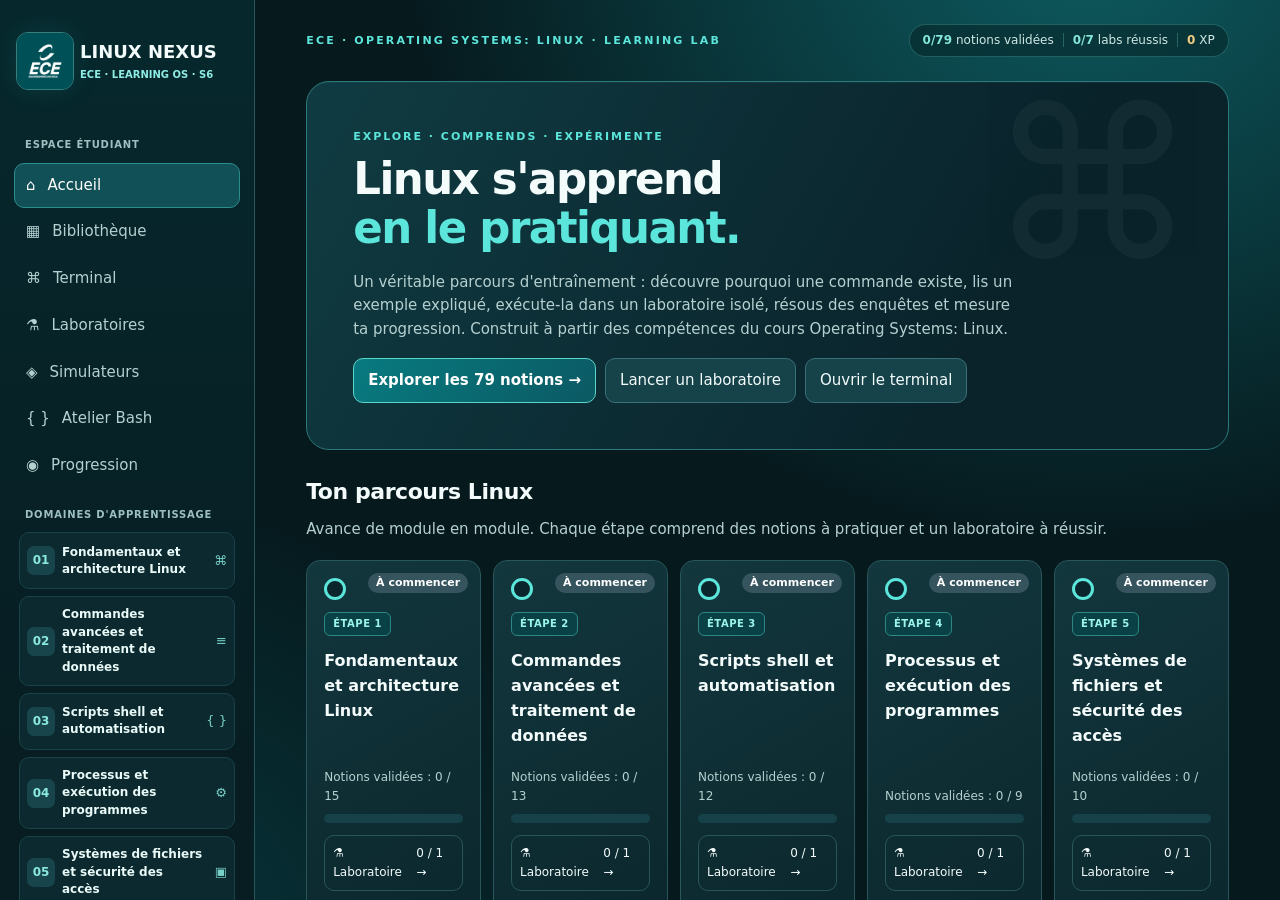
==== index.html @ 120fe6ed "refactor: charger storage.js avant app.js" ====
<!doctype html>
<html lang="fr">
  <head>
    <meta charset="utf-8">
    <meta name="viewport" content="width=device-width,initial-scale=1">
    <title>
      LINUX NEXUS · ECE Engineering School
    </title>
    <meta name="theme-color" content="#005057">
    <meta
      name="description"
      content="LINUX NEXUS · Laboratoire Linux pédagogique de l’ECE Engineering School"
    >
    <link rel="icon" type="image/svg+xml" href="assets/favicon.svg">
    <link rel="stylesheet" href="css/styles.css">
  </head>
  <body>
    <div class="shell">
      <aside class="sidebar">
        <div class="sidebar-inner">
          <div class="logo">
            <a
              class="ece-logo-frame ece-site-link"
              href="https://www.ece.fr/"
              target="_blank"
              rel="noopener noreferrer"
              title="Accéder à ece.fr (nouvel onglet)"
              aria-label="Visiter ece.fr, site de l’ECE (nouvel onglet)"
            >
              <img
                class="ece-logo ece-official-logo"
                src="assets/ece-logo.jpg"
                alt="Logo officiel ECE Engineering School"
                width="58"
                height="58"
                loading="eager"
                decoding="async"
              >
            </a>
            <div class="ece-brand-text">
              LINUX NEXUS
              <small>
                ECE · LEARNING OS · S6
              </small>
            </div>
          </div>
          <div class="side-label">
            ESPACE ÉTUDIANT
          </div>
          <div class="navwrap" id="nav">
          </div>
          <div class="side-label domainnav">
            DOMAINES D'APPRENTISSAGE
          </div>
          <div class="domainnav" id="domains">
          </div>
        </div>
      </aside>
      <main class="main">
        <div class="top">
          <div class="eyebrow">
            ECE · OPERATING SYSTEMS: LINUX · LEARNING LAB
          </div>
          <div class="status" id="status">
            Environnement simulé · hors ligne
          </div>
        </div>
        <div class="status status-floating" id="floating-status" aria-hidden="true">
        </div>
        <div id="app">
        </div>
      </main>
    </div>
    <footer class="footer">
      <div class="footer-content">
        LINUX NEXUS · Plateforme d'apprentissage autonome · Simulations locales sans exécution de commandes
        sur votre machine. Les outils avancés nécessitent un vrai Linux pour une validation système
        complète.
        <span class="ece-footer-separator" aria-hidden="true">
          ·
        </span>
        <a
          class="ece-footer-link"
          href="https://www.ece.fr/"
          target="_blank"
          rel="noopener noreferrer"
          aria-label="Visiter ece.fr (nouvel onglet)"
        >
          ece.fr
        </a>
      </div>
    </footer>
    <script src="js/data/linux.js">
    </script>
    <script src="js/data/labs.js">
    </script>
    <script src="js/data/terminal-fs.js">
    </script>
    <script src="js/simulators.js">
    </script>
    <script src="js/routing.js">
    </script>
    <script src="js/storage.js">
    </script>
    <script src="js/app.js">
    </script>
  </body>
</html>
---- css/styles.css ----
:root{
  color-scheme:dark;
  --bg:#070d1b;
  --p:#111d31;
  --p2:#172842;
  --line:#2a4161;
  --fg:#ecf6ff;
  --muted:#a2b8d2;
  --cyan:#54e6ed;
  --green:#75e7b6;
  --gold:#ffc87c;
  --red:#ff9eaa}
*{
  box-sizing:border-box}
body{
  margin:0;
  background:radial-gradient(ellipse at 80% -10%,#17466a,transparent 42%),var(--bg);
  color:var(--fg);
  font:15px/1.58 system-ui,Segoe UI,Arial,sans-serif}
button,input,select,textarea{
  font:inherit}
button{
  cursor:pointer;
  color:var(--fg);
  background:#1c3554;
  border:1px solid #3a5a7d;
  border-radius:10px;
  padding:10px 14px;
  transition:.15s}
button:hover{
  border-color:var(--cyan);
  background:#224363}
button:focus-visible,input:focus-visible,textarea:focus-visible{
  outline:2px solid var(--cyan);
  outline-offset:2px}
button.primary{
  background:linear-gradient(135deg,#087d98,#1757a0);
  border-color:#48bed5;
  font-weight:700}
button:disabled{
  opacity:.45;
  cursor:not-allowed}
input,textarea,select{
  background:#091529;
  border:1px solid var(--line);
  color:var(--fg);
  border-radius:9px;
  padding:11px;
  width:100%}
textarea{
  min-height:120px;
  resize:vertical;
  font:13px/1.55 ui-monospace,SFMono-Regular,Consolas,monospace}
.shell{
  display:grid;
  grid-template-columns:255px minmax(0,1fr);
  min-height:calc(100vh - 80px);
  min-height:calc(100dvh - 80px)}
.sidebar{
  background:#091528;
  border-right:1px solid var(--line);
  padding:0;
  position:relative;
  align-self:stretch;
  min-height:100%;
  overflow:visible}
.sidebar-inner{
  position:sticky;
  top:0;
  max-height:100vh;
  max-height:100dvh;
  overflow-y:auto;
  overflow-x:hidden;
  padding:22px 14px;
  box-sizing:border-box}
.logo{
  display:flex;
  align-items:center;
  gap:11px;
  padding:10px 9px 23px;
  font-size:19px;
  font-weight:900;
  letter-spacing:.04em}
.logo i{
  display:grid;
  place-items:center;
  width:40px;
  height:40px;
  border-radius:12px;
  background:linear-gradient(135deg,#17c8e8,#536aff);
  font-style:normal;
  color:#041423}
.logo small{
  display:block;
  font-size:10px;
  color:var(--cyan);
  letter-spacing:.18em}
.nav{
  width:100%;
  text-align:left;
  display:flex;
  gap:12px;
  align-items:center;
  background:transparent;
  border-color:transparent;
  margin:1px 0;
  padding:10px 11px;
  color:var(--muted)}
.nav.on{
  background:#163553;
  border-color:#28678a;
  color:#fff}
.nav:hover{
  color:white}
.side-label{
  font-size:10px;
  letter-spacing:.08em;
  color:#91b5cc;
  margin:24px 11px 10px;
  font-weight:800;
  white-space:nowrap}
.side-label.domainnav{
  margin-top:18px}
.main{
  display:flex;
  flex-direction:column;
  min-width:0;
  padding:24px clamp(18px,4vw,62px) 45px;
  max-width:1600px;
  width:100%;
  margin:auto}
#app{
  flex:1 0 auto}
.top{
  display:flex;
  align-items:center;
  justify-content:space-between;
  gap:15px;
  margin-bottom:24px;
  flex-wrap:wrap}
.top .eyebrow{
  font-size:11px;
  letter-spacing:.2em;
  color:var(--cyan);
  font-weight:800}
.status{
  font-size:12px;
  color:var(--muted);
  border:1px solid var(--line);
  border-radius:30px;
  padding:7px 13px}
.status-floating{
  position:fixed;
  top:12px;
  right:clamp(18px,4vw,62px);
  z-index:30;
  background:rgba(7,43,49,.94);
  box-shadow:0 5px 18px rgba(0,0,0,.2);
  backdrop-filter:blur(8px);
  pointer-events:none;
  opacity:0;
  visibility:hidden;
  transform:translateY(-5px);
  transition:opacity .16s ease,transform .16s ease,visibility .16s ease;
  max-width:calc(100vw - 32px)}
.status-floating.is-visible{
  opacity:1;
  visibility:visible;
  transform:translateY(0)}
@media(max-width:900px){
  .status-floating{
    top:8px;
    right:10px;
    font-size:10px;
    padding:5px 9px}
  }
.hero{
  padding:clamp(23px,4vw,46px);
  border:1px solid #2b5a78;
  border-radius:23px;
  background:linear-gradient(125deg,#102b49,#0d192c 70%);
  position:relative;
  overflow:hidden;
  margin-bottom:22px}
.hero:after{
  content:'⌘';
  position:absolute;
  right:30px;
  top:0;
  font-size:210px;
  line-height:1;
  opacity:.045;
  pointer-events:none}
h1{
  font-size:clamp(29px,3.4vw,51px);
  letter-spacing:-.035em;
  line-height:1.12;
  margin:10px 0 18px}
h2{
  font-size:22px;
  margin:27px 0 13px;
  letter-spacing:-.02em}
h3{
  font-size:16px;
  margin:8px 0 10px}
p{
  margin:8px 0 14px}
.muted{
  color:var(--muted)}
.small{
  font-size:12px}
.eyebrow{
  font-size:11px;
  letter-spacing:.18em;
  color:var(--cyan);
  font-weight:800;
  text-transform:uppercase}
.grid{
  display:grid;
  grid-template-columns:repeat(auto-fit,minmax(255px,1fr));
  gap:14px}
.card{
  background:linear-gradient(160deg,#14243a,#101b2d);
  border:1px solid var(--line);
  border-radius:16px;
  padding:20px;
  min-width:0}
.card:hover{
  border-color:#3a6484}
#cards>.card{
  display:flex;
  flex-direction:column}
#cards>.card>.code{
  margin-top:auto}
#cards>.card>.actions{
  flex-shrink:0}
.lab-cards>.card{
  display:flex;
  flex-direction:column}
.lab-cards>.card>p.small{
  margin-top:auto}
.lab-cards>.card>button{
  align-self:flex-start}
.card .big{
  font-size:34px;
  color:var(--cyan);
  font-weight:800}
.tag{
  display:inline-block;
  color:#8aeaf2;
  background:#0c3348;
  border:1px solid #256278;
  border-radius:6px;
  padding:3px 8px;
  font-size:10px;
  letter-spacing:.05em;
  font-weight:800;
  margin-bottom:8px}
.tag.gold{
  color:var(--gold);
  background:#382b1e;
  border-color:#705330}
.actions{
  display:flex;
  flex-wrap:wrap;
  gap:9px;
  margin-top:16px}
.code{
  font:13px/1.65 ui-monospace,SFMono-Regular,Consolas,monospace;
  background:#071323;
  color:#a4f0e5;
  padding:13px 15px;
  border:1px solid #2c5267;
  border-radius:10px;
  white-space:pre-wrap;
  overflow-wrap:anywhere}
.terminal{
  background:#050d17;
  border:1px solid #36617b;
  border-radius:16px;
  overflow:hidden;
  box-shadow:0 20px 55px #0005}
.termbar{
  background:#13243a;
  padding:10px 16px;
  display:flex;
  align-items:center;
  gap:8px;
  font-size:12px;
  color:#a8bfd6}
.dot{
  width:9px;
  height:9px;
  border-radius:50%;
  background:#ff7e85}
.dot:nth-child(2){
  background:#ffc36d}
.dot:nth-child(3){
  background:#75e7b6}
.termout{
  height:350px;
  overflow:auto;
  padding:18px;
  white-space:pre-wrap;
  overflow-wrap:anywhere;
  font:13px/1.6 ui-monospace,Consolas,monospace;
  color:#c6e6ef}
.termline{
  display:flex;
  align-items:center;
  gap:8px;
  padding:0 16px 14px}
.termline span{
  white-space:nowrap;
  font:12px ui-monospace;
  color:var(--green)}
.termline input{
  border:none;
  background:transparent;
  padding:9px 0;
  outline:none!important;
  font:13px ui-monospace}
.ok{
  background:#102f29;
  border:1px solid #286a59;
  color:#b0f3d2;
  border-radius:10px;
  padding:13px;
  margin:12px 0}
.warn{
  background:#392a1d;
  border:1px solid #76532e;
  color:#ffe2b2;
  border-radius:10px;
  padding:13px;
  margin:12px 0}
.bad{
  background:#3b202d;
  border:1px solid #78394b;
  color:#ffb8c4;
  border-radius:10px;
  padding:13px;
  margin:12px 0}
.progress{
  height:9px;
  background:#23374d;
  border-radius:99px;
  overflow:hidden}
.progress>div{
  height:100%;
  background:linear-gradient(90deg,#25bcd1,#7cebc0);
  transition:width .3s}
.split{
  display:grid;
  grid-template-columns:minmax(0,1.15fr) minmax(0,1fr);
  gap:16px}
.lesson-tabs{
  display:flex;
  gap:8px;
  flex-wrap:wrap;
  margin:15px 0}
.lesson-tabs button{
  font-size:12px}
.choice{
  display:block;
  width:100%;
  text-align:left;
  margin:7px 0}
.choice.selected{
  border-color:var(--cyan);
  background:#1a455d}
ul{
  padding-left:22px}
.scroll{
  overflow:auto}
table{
  border-collapse:collapse;
  width:100%;
  font-size:13px}
th,td{
  padding:10px 12px;
  border-bottom:1px solid var(--line);
  text-align:left}
th{
  color:var(--cyan)}
.pill{
  display:inline-block;
  border-radius:99px;
  background:#193d50;
  color:#9aebf0;
  padding:3px 10px;
  font-size:11px}
.labstep{
  display:flex;
  gap:12px;
  margin:10px 0;
  align-items:flex-start}
.labstep b{
  background:#174461;
  color:var(--cyan);
  width:28px;
  height:28px;
  display:grid;
  place-items:center;
  border-radius:50%;
  flex:none}
.meter{
  height:13px;
  background:#1c3146;
  border-radius:20px;
  overflow:hidden}
.meter div{
  height:100%;
  background:linear-gradient(90deg,#2587d2,#64e2bc)}
.hint{
  border-left:3px solid #c9a059;
  padding:10px 15px;
  background:#30291d;
  color:#e9d5ad;
  margin:12px 0}
.iconbox{
  font-size:28px;
  margin-bottom:10px}
.footer{
  width:100%;
  min-height:48px;
  display:flex;
  align-items:center;
  background:#10383e;
  color:#c5e6e8;
  border-top:1px solid #31616a;
  padding:10px clamp(18px,4vw,62px);
  font-size:12px;
  line-height:1.5}
.footer-content{
  max-width:1600px;
  width:100%;
  margin:0 auto;
  text-align:center}
@media(max-width:900px){
  .shell{
    grid-template-columns:1fr}
  .sidebar{
    height:auto;
    position:relative;
    border-right:0;
    border-bottom:1px solid var(--line);
    padding:10px 15px}
  .logo{
    padding:4px 8px 10px}
  .navwrap{
    display:flex;
    overflow:auto;
    gap:5px}
  .nav{
    width:auto;
    white-space:nowrap}
  .side-label,.domainnav{
    display:none}
  .main{
    padding:20px}
  .split{
    grid-template-columns:1fr}
  }
@media(max-width:480px){
  .termline span{
    font-size:10px}
  .hero{
    padding:22px}
  .termout{
    height:280px}
  }


/* V2: parcours pédagogique visuel, inspiré des principes de l’Atelier Git. */
.path-track{
  display:grid;
  grid-template-columns:repeat(auto-fit,minmax(170px,1fr));
  gap:12px;
  margin:18px 0 25px}

.path-step{
  position:relative;
  display:flex;
  flex-direction:column;
  background:linear-gradient(150deg,#142940,#0d1b30);
  border:1px solid var(--line);
  border-radius:14px;
  padding:17px;
  min-width:0}

.path-step:before{
  content:"";
  display:block;
  width:16px;
  height:16px;
  border:3px solid var(--cyan);
  border-radius:50%;
  background:#0d1b30;
  margin-bottom:12px}

.path-step.complete:before{
  background:var(--green);
  border-color:var(--green)}

.path-step.partial:before{
  background:linear-gradient(90deg,var(--green) 50%,#0d1b30 50%)}

.path-step h3{
  margin:4px 0 7px}
.path-step p{
  font-size:12px;
  color:var(--muted);
  margin:0 0 12px}

.path-step .progress{
  margin:8px 0 12px}
.path-step button{
  width:100%;
  font-size:12px;
  padding:8px}

.path-step > .tag{
  align-self:flex-start}

.path-step .path-status{
  position:absolute;
  top:12px;
  right:12px;
  max-width:calc(100% - 66px);
  padding:3px 8px;
  border-radius:999px;
  background:#36545e;
  color:#fff;
  font-size:11px;
  font-weight:700;
  line-height:1.25;
  text-align:center}

.path-step .path-bottom{
  margin-top:auto;
  padding-top:12px}

.path-step .path-notions{
  margin-bottom:6px}

.path-step .path-lab{
  display:flex;
  justify-content:space-between;
  align-items:center;
  gap:6px;
  text-align:left;
  background:transparent;
  border:1px solid var(--line);
  margin:0 0 10px;
  color:var(--fg)}

.path-step .path-lab:hover,.path-step .path-lab:focus-visible{
  border-color:var(--cyan);
  background:var(--p2)}


.path-head{
  display:flex;
  justify-content:space-between;
  align-items:center;
  gap:12px;
  flex-wrap:wrap;
  margin-top:25px}

.path-head h2{
  margin:0}
.path-count{
  font-size:12px;
  color:var(--muted)}

@media(max-width:650px){
  .path-track{
    grid-template-columns:repeat(auto-fit,minmax(145px,1fr))}
  }


/* ECE visual identity — teal from supplied school logo; accessible dark academic interface. */
:root{
  --bg:#06191d;
  --p:#0b262b;
  --p2:#11333a;
  --line:#28565b;
  --fg:#f3fbfb;
  --muted:#b5d0d0;
  --cyan:#5ce5db;
  --green:#8ee9bd;
  --gold:#ffd38d;
  --red:#ff9eaa}

body{
  background:radial-gradient(ellipse at 85% -8%,#0d5c61 0%,transparent 45%),radial-gradient(ellipse at 0% 105%,#073b40 0%,transparent 36%),var(--bg)}

.sidebar{
  background:linear-gradient(180deg,#06282d,#071d22 85%);
  border-right-color:#28565b}

.logo{
  gap:12px;
  letter-spacing:.025em;
  font-size:18px;
  line-height:1.25}

.ece-logo{
  width:58px;
  height:58px;
  object-fit:cover;
  border:1px solid #367d7d;
  border-radius:12px;
  flex:none;
  box-shadow:0 0 24px #37c7ba20}

.logo small{
  color:#8fece4;
  letter-spacing:.10em;
  font-size:9px;
  margin-top:4px}

button{
  background:#16434a;
  border-color:#397079}

button:hover{
  background:#20545a;
  border-color:var(--cyan)}

button.primary{
  background:linear-gradient(125deg,#087b80,#0b5963);
  border-color:#5bd6cb;
  color:#fff}

input,textarea,select{
  background:#081e23}

.nav.on{
  background:#125057;
  border-color:#2c8d8e}

.side-label{
  color:#9dbfc0}

.hero{
  border-color:#2b797a;
  background:linear-gradient(120deg,#103b42,#0a232b 72%);
  box-shadow:inset 0 1px #8ff6e50c}

.hero:after{
  content:'⌘';
  opacity:.035}

.card{
  background:linear-gradient(160deg,#103239,#0a242a);
  border-color:#2a555b}

.card:hover{
  border-color:#46928f}

.tag{
  background:#0a4146;
  border-color:#2e8784;
  color:#9cf5eb}

.tag.gold{
  background:#3a3020;
  border-color:#79613c}

.code{
  background:#061c22;
  border-color:#2b5b60;
  color:#b0f4e9}

.terminal{
  background:#041417;
  border-color:#397c7b}

.termbar{
  background:#0d343a;
  color:#b5d6d5}

.termout{
  color:#d0f2ec}

.progress{
  background:#164148}

.progress>div,.meter div{
  background:linear-gradient(90deg,#1ca6a9,#85e8bd)}

.path-step{
  background:linear-gradient(150deg,#12373d,#0a252b)}

.path-step:before{
  background:#0a252b}

.path-step.partial:before{
  background:linear-gradient(90deg,var(--green) 50%,#0a252b 50%)}

.choice.selected{
  background:#14545a}

.pill{
  background:#145057;
  color:#b1f3eb}

.hint{
  background:#302d22;
  border-left-color:#d9ae69;
  color:#f3deb6}

.ok{
  background:#103c31}

.warn{
  background:#392d20}

.bad{
  background:#3b202d}

.footer{
  color:#a5c2c2}

@media(max-width:900px){
  .sidebar{
    border-bottom-color:var(--line)}
  }

@media(max-width:480px){
  .ece-logo{
    width:46px;
    height:46px}
  .logo{
    font-size:16px}
  }


/* Mobile layout hardening: prevent oversized content from forcing desktop-width viewport. */
html{
  width:100%;
  max-width:100%;
  overflow-x:hidden}

body{
  width:100%;
  max-width:100%;
  overflow-x:hidden}

.shell{
  width:100%;
  max-width:100%;
  min-width:0}

.sidebar,.main,#app,.top,.hero,.card,.split,.grid,.path-track{
  min-width:0;
  max-width:100%}

.top .eyebrow{
  overflow-wrap:anywhere}

.hero h1,.hero p,.card h2,.card h3{
  overflow-wrap:anywhere}

.logo>div{
  min-width:0}

.ece-mark{
  display:flex;
  flex-direction:column;
  align-items:center;
  justify-content:center;
  overflow:hidden;
  background:#005057;
  border:1px solid #4baba7;
  color:#fff}

.ece-mark svg{
  width:36px;
  height:31px;
  display:block;
  flex:none}

.ece-mark b{
  font-size:14px;
  font-weight:900;
  line-height:1;
  letter-spacing:-.04em}

@media(max-width:900px){
  
 .sidebar-inner{
    position:static;
    max-height:none;
    overflow:visible;
    padding:10px 15px}
  
 .shell{
    display:block;
    width:100%;
    min-width:0}
  
 .sidebar{
    width:100%;
    max-width:100%;
    height:auto;
    overflow:hidden;
    position:relative}
  
 .navwrap{
    width:100%;
    max-width:100%;
    overflow-x:auto;
    overflow-y:hidden;
    -webkit-overflow-scrolling:touch;
    scrollbar-width:thin}
  
 .navwrap .nav{
    flex:0 0 auto}
  
 .main{
    width:100%;
    max-width:100%;
    padding:18px 16px 48px}
  
 .top{
    align-items:flex-start;
    flex-direction:column;
    gap:10px}
  
 .top .eyebrow{
    font-size:10px;
    letter-spacing:.10em}
  
 .status{
    max-width:100%;
    white-space:normal;
    overflow-wrap:anywhere}
  
 .hero{
    padding:24px 20px}
  
 .hero h1{
    font-size:clamp(26px,8vw,42px)}
  
 .split{
    grid-template-columns:minmax(0,1fr)}
  
 .grid,.path-track{
    grid-template-columns:repeat(auto-fit,minmax(min(100%,220px),1fr))}
  
 .code,.termout{
    max-width:100%;
    overflow-wrap:anywhere}
  
 .scroll{
    max-width:100%;
    overflow-x:auto}
  
}

@media(max-width:480px){
  
 .logo{
    font-size:17px;
    gap:10px}
  
 .ece-mark{
    width:48px;
    height:48px;
    min-width:48px}
  
 .ece-mark svg{
    width:29px;
    height:26px}
  
 .ece-mark b{
    font-size:12px}
  
 .logo small{
    font-size:9px;
    letter-spacing:.04em}
  
 .hero{
    padding:20px 16px}
  
 .hero h1{
    font-size:clamp(25px,8vw,34px)}
  
 .card{
    padding:16px}
  
 .grid,.path-track{
    grid-template-columns:minmax(0,1fr)}
  
 .actions button{
    max-width:100%;
    white-space:normal}
  
 .termline{
    min-width:0}
  
 .termline input{
    min-width:0}
  
}

.ece-official-logo{
  display:block;
  object-fit:contain;
  object-position:center;
  background:#005057;
  border-radius:12px;
  overflow:hidden}
.ece-official-logo:hover{
  filter:brightness(1.08)}


/* Cadrage du logo uniquement : agrandir le visuel officiel sans changer le favicon ni le reste du site. */
.ece-logo-frame{
  display:block;
  position:relative;
  flex:none;
  width:58px;
  height:58px;
  overflow:hidden;
  border:1px solid #367d7d;
  border-radius:12px;
  background:#005057;
  box-shadow:0 0 24px #37c7ba20}

.ece-logo-frame .ece-official-logo{
  width:100%;
  height:100%;
  max-width:none;
  object-fit:cover;
  border:0;
  border-radius:0;
  box-shadow:none;
  transform:scale(1.38);
  transform-origin:center center}

@media(max-width:480px){
  .ece-logo-frame{
    width:48px;
    height:48px}
  .ece-logo-frame .ece-official-logo{
    width:100%;
    height:100%}
  }


/* Point de vigilance : repère pédagogique distinct, accessible et sobre. */
.vigilance{
  margin-top:16px;
  padding:16px 17px;
  border:1px solid rgba(240,185,86,.45);
  border-left:4px solid #e8b45d;
  border-radius:10px;
  background:linear-gradient(115deg,rgba(111,76,25,.23),rgba(34,39,43,.14));
  }

.vigilance-title{
  display:flex;
  align-items:center;
  gap:9px;
  margin:0 0 8px;
  color:#f6ce88;
  font-size:14px;
  font-weight:800;
  letter-spacing:.015em;
  }

.vigilance-icon{
  display:inline-flex;
  align-items:center;
  justify-content:center;
  flex:0 0 23px;
  width:23px;
  height:23px;
  border-radius:7px;
  background:rgba(232,180,93,.17);
  color:#f6ce88;
  font-size:15px;
  }

.vigilance p{
  margin:0;
  color:#f4e8d6;
  line-height:1.65;
  overflow-wrap:anywhere;
  }


/* Desktop: the document scrolls through the content and full-width footer.
   The sidebar keeps its own sticky, independently scrollable navigation. */
@media(min-width:901px){
  
 html,body{
    height:100%;
    overflow:hidden}
  
 .shell{
    height:100vh;
    height:100dvh;
    min-height:0;
    overflow:hidden}
  
 .sidebar{
    position:relative;
    align-self:stretch;
    height:100%;
    min-height:0;
    overflow:hidden}
  
 .sidebar-inner{
    position:static;
    height:100%;
    max-height:100%;
    overflow-y:auto;
    overflow-x:hidden;
    overscroll-behavior-y:contain;
    padding:22px 14px 28px}
  
 .main{
    height:100%;
    min-height:0;
    max-width:none;
    overflow-y:auto;
    overflow-x:hidden;
    overscroll-behavior-y:contain}
  
 body{
    display:flex;
    flex-direction:column;
    height:100vh;
    height:100dvh}
  
 .shell{
    flex:1 1 auto;
    height:auto;
    min-height:0}
  
 body>.footer{
    display:none;
    flex:0 0 auto}
  
 body.footer-at-end>.footer{
    display:flex}
  
}


/* Compact ECE brand in the fixed-width desktop sidebar; preserve the official logo size. */
@media(min-width:901px){
  
 .sidebar .logo{
    gap:6px;
    padding-left:2px;
    padding-right:2px;
    font-size:18px;
    letter-spacing:0;
    line-height:1.2}
  
 .sidebar .ece-brand-text{
    min-width:0;
    white-space:nowrap}
  
 .sidebar .logo small{
    font-size:10px;
    letter-spacing:0;
    line-height:1.35;
    margin-top:5px;
    white-space:nowrap}
  
}


/* ECE learning-domain navigation: compact, legible cards in the existing sidebar. */
.domainnav#domains{
  display:grid;
  gap:7px;
  padding:0 5px 18px}

.domain-card{
  width:100%;
  display:grid;
  grid-template-columns:28px minmax(0,1fr) 17px;
  align-items:center;
  gap:7px;
  min-height:57px;
  padding:9px 7px;
  text-align:left;
  background:#0b292e;
  border:1px solid #194349;
  border-radius:10px;
  color:#e9faf8;
  font:inherit;
  cursor:pointer;
  transition:background .15s,border-color .15s}

.domain-card:hover,.domain-card:focus-visible{
  background:#17454b;
  border-color:#418c89;
  outline-offset:2px}

.domain-card.on{
  background:#16464b;
  border-color:#54b6ae;
  box-shadow:inset 3px 0 #63dfd2}

.domain-number{
  display:grid;
  place-items:center;
  min-height:29px;
  background:#17454b;
  border-radius:7px;
  color:#8be8dd;
  font-size:12px;
  font-weight:800}

.domain-title{
  min-width:0;
  overflow-wrap:break-word;
  font-size:12px;
  line-height:1.45;
  font-weight:600}

.domain-symbol{
  justify-self:end;
  color:#78cfc7;
  font-size:13px;
  white-space:nowrap}

@media(max-width:900px){
  .domainnav#domains{
    display:none}
  }


/* Position in the 79-lesson sequence, distinct from validated learning progress. */
.lesson-position{
  max-width:360px;
  margin-top:16px;
  font-size:12px;
  color:var(--muted)}

.lesson-position-track{
  height:5px;
  border-radius:20px;
  overflow:hidden;
  background:rgba(117,210,203,.16);
  margin-top:7px}

.lesson-position-track span{
  display:block;
  height:100%;
  background:#5bd8ca;
  border-radius:inherit}

.lesson-actions button:disabled{
  opacity:.42;
  cursor:not-allowed}

.lesson-end{
  align-self:center;
  font-size:12px;
  font-weight:700;
  color:#78dacc}


/* Compact ECE progress indicators: actual validations, completed labs and XP. */
.status{
  display:flex;
  align-items:center;
  gap:9px;
  flex-wrap:wrap;
  background:rgba(7,40,44,.65);
  border-color:rgba(87,190,181,.32);
  color:#d0e9e6;
  font-size:12px;
  line-height:1.4}

.status-item{
  display:inline-flex;
  align-items:center;
  gap:4px;
  white-space:nowrap}

.status-value{
  font-weight:800;
  color:#83e5d9;
  font-variant-numeric:tabular-nums}

.status-divider{
  height:14px;
  width:1px;
  background:rgba(120,210,201,.3)}

.status-xp .status-value{
  color:#f1ca80}

@media(max-width:600px){
  .status{
    gap:6px 9px;
    padding:8px 11px}
  .status-divider{
    display:none}
  .status-item{
    font-size:11px}
  }


/* Official ECE website links: logo and discreet footer text. */
.ece-site-link{
  cursor:pointer;
  text-decoration:none}

.ece-site-link:hover{
  border-color:#6ee1d5;
  box-shadow:0 0 0 2px rgba(110,225,213,.18),0 0 24px #37c7ba20}

.ece-site-link:focus-visible,.ece-footer-link:focus-visible{
  outline:2px solid #8fece4;
  outline-offset:3px}

.ece-footer-link{
  color:#86e2d8;
  text-decoration:underline;
  text-decoration-color:rgba(134,226,216,.45);
  text-underline-offset:3px;
  white-space:nowrap}

.ece-footer-link:hover{
  color:#ffffff;
  text-decoration-color:currentColor}

.ece-footer-separator{
  margin:0 5px;
  color:#7faeaa}


/* Optional activities stay below 05 Retenir in the right column. */
.further-learning{
  padding:17px 19px}

.further-learning h3{
  margin:0 0 7px;
  font-size:15px}

.further-learning .muted{
  margin:0 0 11px}

.further-learning .actions{
  margin-top:0;
  gap:8px}

.further-learning .actions button{
  font-size:12px;
  padding:9px 11px}
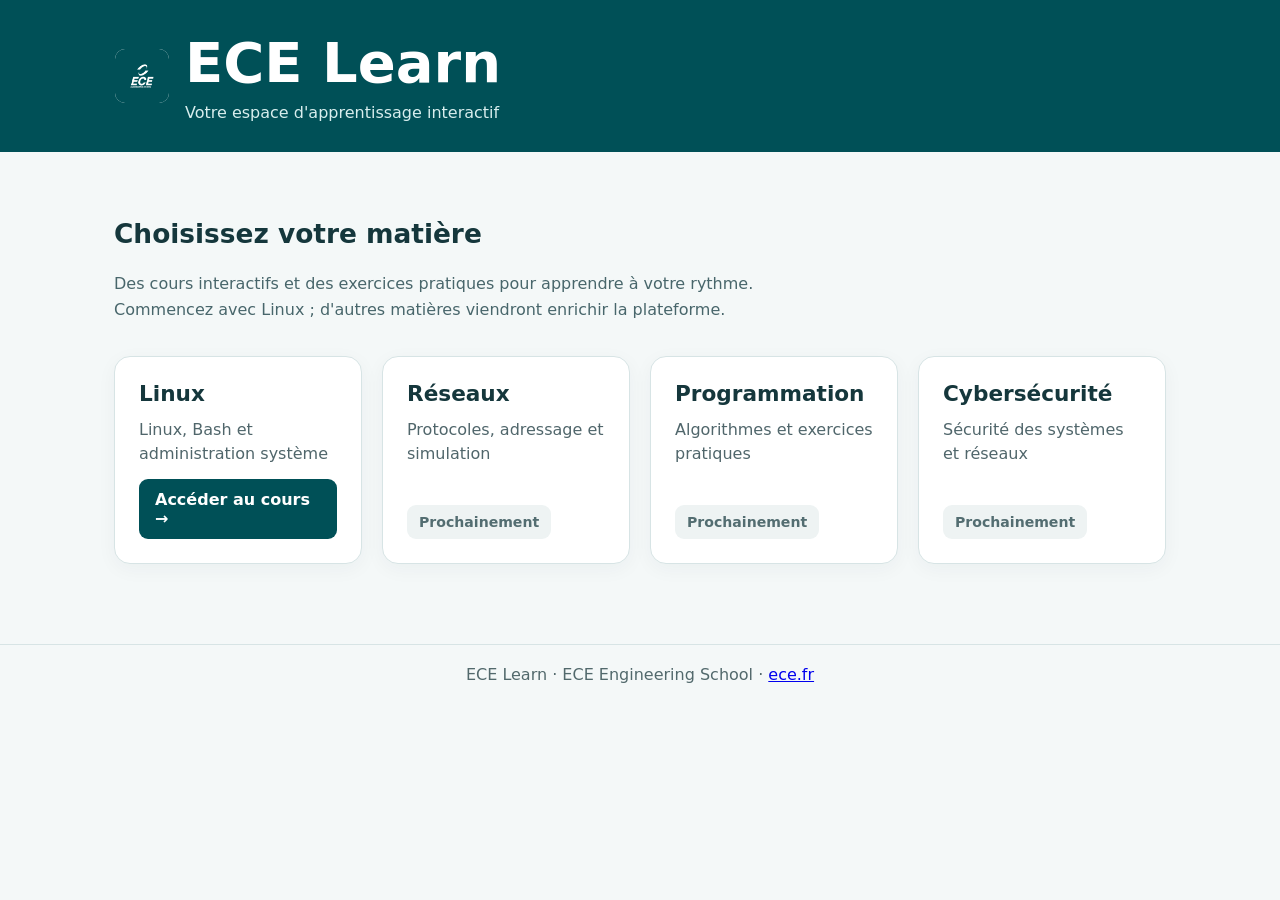
==== commit a21d00f9: "feat: afficher portail ECE Learn a la racine" ====
--- a/index.html
+++ b/index.html
@@ -1,108 +1,21 @@
 <!doctype html>
 <html lang="fr">
-  <head>
-    <meta charset="utf-8">
-    <meta name="viewport" content="width=device-width,initial-scale=1">
-    <title>
-      LINUX NEXUS · ECE Engineering School
-    </title>
-    <meta name="theme-color" content="#005057">
-    <meta
-      name="description"
-      content="LINUX NEXUS · Laboratoire Linux pédagogique de l’ECE Engineering School"
-    >
-    <link rel="icon" type="image/svg+xml" href="assets/favicon.svg">
-    <link rel="stylesheet" href="css/styles.css">
-  </head>
-  <body>
-    <div class="shell">
-      <aside class="sidebar">
-        <div class="sidebar-inner">
-          <div class="logo">
-            <a
-              class="ece-logo-frame ece-site-link"
-              href="https://www.ece.fr/"
-              target="_blank"
-              rel="noopener noreferrer"
-              title="Accéder à ece.fr (nouvel onglet)"
-              aria-label="Visiter ece.fr, site de l’ECE (nouvel onglet)"
-            >
-              <img
-                class="ece-logo ece-official-logo"
-                src="assets/ece-logo.jpg"
-                alt="Logo officiel ECE Engineering School"
-                width="58"
-                height="58"
-                loading="eager"
-                decoding="async"
-              >
-            </a>
-            <div class="ece-brand-text">
-              LINUX NEXUS
-              <small>
-                ECE · LEARNING OS · S6
-              </small>
-            </div>
-          </div>
-          <div class="side-label">
-            ESPACE ÉTUDIANT
-          </div>
-          <div class="navwrap" id="nav">
-          </div>
-          <div class="side-label domainnav">
-            DOMAINES D'APPRENTISSAGE
-          </div>
-          <div class="domainnav" id="domains">
-          </div>
-        </div>
-      </aside>
-      <main class="main">
-        <div class="top">
-          <div class="eyebrow">
-            ECE · OPERATING SYSTEMS: LINUX · LEARNING LAB
-          </div>
-          <div class="status" id="status">
-            Environnement simulé · hors ligne
-          </div>
-        </div>
-        <div class="status status-floating" id="floating-status" aria-hidden="true">
-        </div>
-        <div id="app">
-        </div>
-      </main>
-    </div>
-    <footer class="footer">
-      <div class="footer-content">
-        LINUX NEXUS · Plateforme d'apprentissage autonome · Simulations locales sans exécution de commandes
-        sur votre machine. Les outils avancés nécessitent un vrai Linux pour une validation système
-        complète.
-        <span class="ece-footer-separator" aria-hidden="true">
-          ·
-        </span>
-        <a
-          class="ece-footer-link"
-          href="https://www.ece.fr/"
-          target="_blank"
-          rel="noopener noreferrer"
-          aria-label="Visiter ece.fr (nouvel onglet)"
-        >
-          ece.fr
-        </a>
-      </div>
-    </footer>
-    <script src="js/data/linux.js">
-    </script>
-    <script src="js/data/labs.js">
-    </script>
-    <script src="js/data/terminal-fs.js">
-    </script>
-    <script src="js/simulators.js">
-    </script>
-    <script src="js/routing.js">
-    </script>
-    <script src="js/storage.js">
-    </script>
-    <script src="js/app.js">
-    </script>
-  </body>
+<head>
+  <meta charset="utf-8">
+  <meta name="viewport" content="width=device-width,initial-scale=1">
+  <title>ECE Learn · Votre espace d'apprentissage interactif</title>
+  <meta name="description" content="ECE Learn : votre espace d'apprentissage interactif. Linux, Réseaux, Programmation et Cybersécurité.">
+  <link rel="icon" type="image/svg+xml" href="assets/favicon.svg">
+  <link rel="stylesheet" href="css/portal.css">
+</head>
+<body>
+  <header><div class="brand"><img src="assets/ece-logo.jpg" alt="Logo ECE" width="54" height="54"><div><h1>ECE Learn</h1><p>Votre espace d'apprentissage interactif</p></div></div></header>
+  <main>
+    <section class="intro"><h2>Choisissez votre matière</h2><p>Des cours interactifs et des exercices pratiques pour apprendre à votre rythme. Commencez avec Linux ; d'autres matières viendront enrichir la plateforme.</p></section>
+    <section class="courses" id="courses" aria-label="Matières disponibles et à venir"></section>
+  </main>
+  <footer>ECE Learn · ECE Engineering School · <a href="https://www.ece.fr/" rel="noopener noreferrer" target="_blank">ece.fr</a></footer>
+  <script src="js/catalog.js"></script>
+  <script src="js/portal.js"></script>
+</body>
 </html>
--- a/css/portal.css
+++ b/css/portal.css
@@ -0,0 +1 @@
+:root{font-family:system-ui,-apple-system,"Segoe UI",sans-serif;color:#15373c;background:#f4f8f8}*{box-sizing:border-box}body{margin:0}header{background:#005057;color:white;padding:30px max(24px,calc((100vw - 1050px)/2))}header a{color:white}header .brand{display:flex;align-items:center;gap:16px}header img{width:54px;height:54px;object-fit:contain;border-radius:10px;background:white}h1{font-size:clamp(2rem,5vw,3.5rem);margin:0}header p{margin:8px 0 0;color:#d8eeee}main{max-width:1100px;margin:0 auto;padding:44px 24px 80px}.intro{max-width:740px;margin-bottom:32px}.intro h2{font-size:1.65rem}.intro p{line-height:1.65;color:#48666b}.courses{display:grid;grid-template-columns:repeat(auto-fit,minmax(230px,1fr));gap:20px}.course{background:white;border:1px solid #d7e4e5;border-radius:16px;padding:24px;display:flex;flex-direction:column;gap:12px;box-shadow:0 5px 20px #14383c0b}.course h3{margin:0;font-size:1.35rem}.course p{color:#50666b;line-height:1.55;margin:0;flex:1}.course a{display:inline-block;align-self:flex-start;border-radius:9px;background:#005057;color:white;padding:11px 16px;text-decoration:none;font-weight:650}.course a:focus-visible{outline:3px solid #16b8c5;outline-offset:3px}.soon{font-size:.88rem;font-weight:700;color:#536d71;background:#eef3f3;padding:9px 12px;border-radius:9px;align-self:flex-start}footer{border-top:1px solid #d7e4e5;padding:20px 24px;text-align:center;color:#52696c}@media(max-width:600px){header{padding:24px}main{padding:26px 18px 60px}}
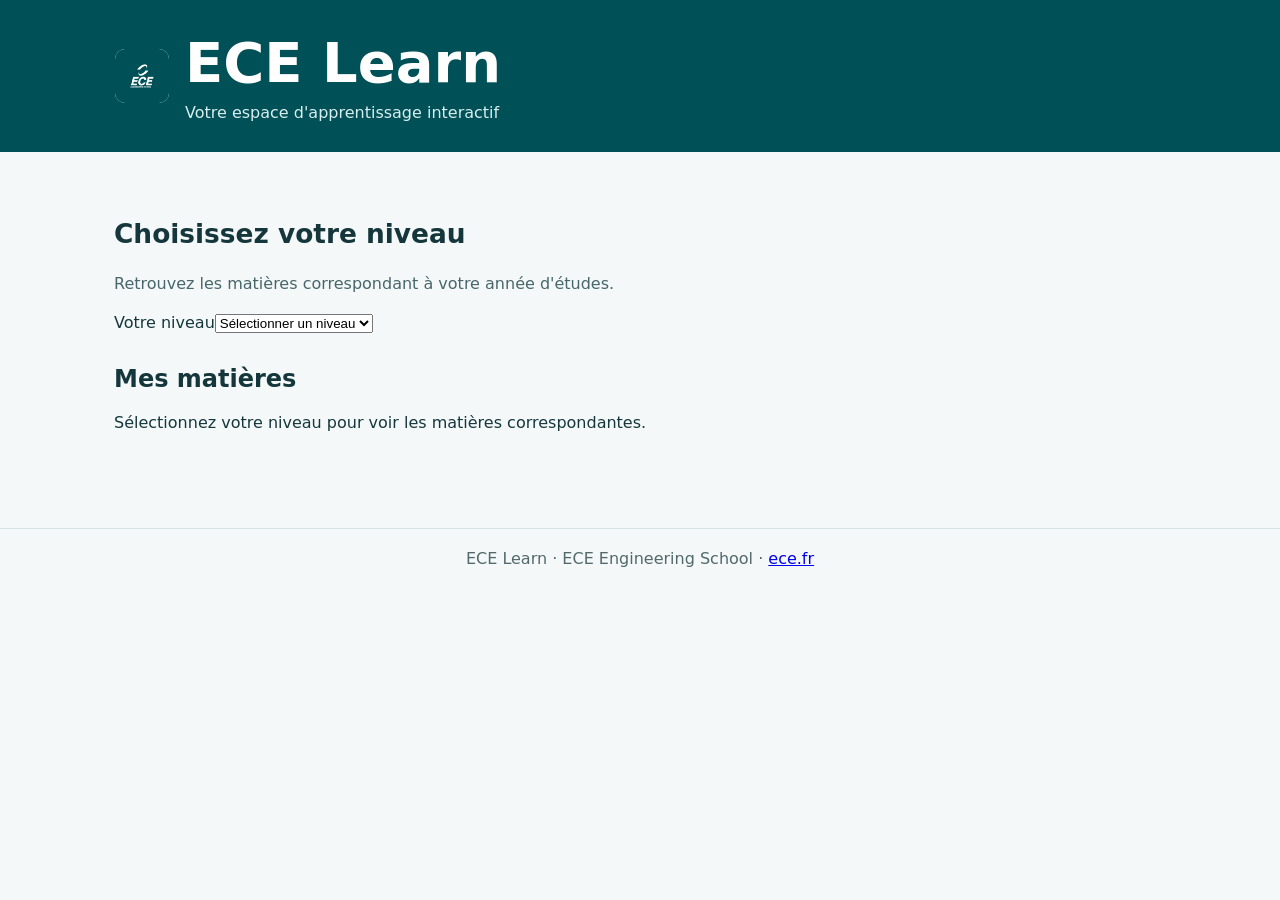
==== commit a1b32918: "feat: filtrer les cours ECE Learn par niveau ING1 ING2 ING3" ====
--- a/index.html
+++ b/index.html
@@ -4,15 +4,15 @@
   <meta charset="utf-8">
   <meta name="viewport" content="width=device-width,initial-scale=1">
   <title>ECE Learn · Votre espace d'apprentissage interactif</title>
-  <meta name="description" content="ECE Learn : votre espace d'apprentissage interactif. Linux, Réseaux, Programmation et Cybersécurité.">
+  <meta name="description" content="ECE Learn : votre espace d'apprentissage interactif pour ING1, ING2 et ING3.">
   <link rel="icon" type="image/svg+xml" href="assets/favicon.svg">
   <link rel="stylesheet" href="css/portal.css">
 </head>
 <body>
   <header><div class="brand"><img src="assets/ece-logo.jpg" alt="Logo ECE" width="54" height="54"><div><h1>ECE Learn</h1><p>Votre espace d'apprentissage interactif</p></div></div></header>
   <main>
-    <section class="intro"><h2>Choisissez votre matière</h2><p>Des cours interactifs et des exercices pratiques pour apprendre à votre rythme. Commencez avec Linux ; d'autres matières viendront enrichir la plateforme.</p></section>
-    <section class="courses" id="courses" aria-label="Matières disponibles et à venir"></section>
+    <section class="intro"><h2>Choisissez votre niveau</h2><p>Retrouvez les matières correspondant à votre année d'études.</p><label for="level">Votre niveau</label><select id="level"><option value="">Sélectionner un niveau</option><option value="ING1">ING1</option><option value="ING2">ING2</option><option value="ING3">ING3</option></select></section>
+    <section aria-label="Matières correspondant au niveau"><h2 class="courses-title">Mes matières</h2><p id="course-message" role="status" aria-live="polite"></p><div class="courses" id="courses"></div></section>
   </main>
   <footer>ECE Learn · ECE Engineering School · <a href="https://www.ece.fr/" rel="noopener noreferrer" target="_blank">ece.fr</a></footer>
   <script src="js/catalog.js"></script>
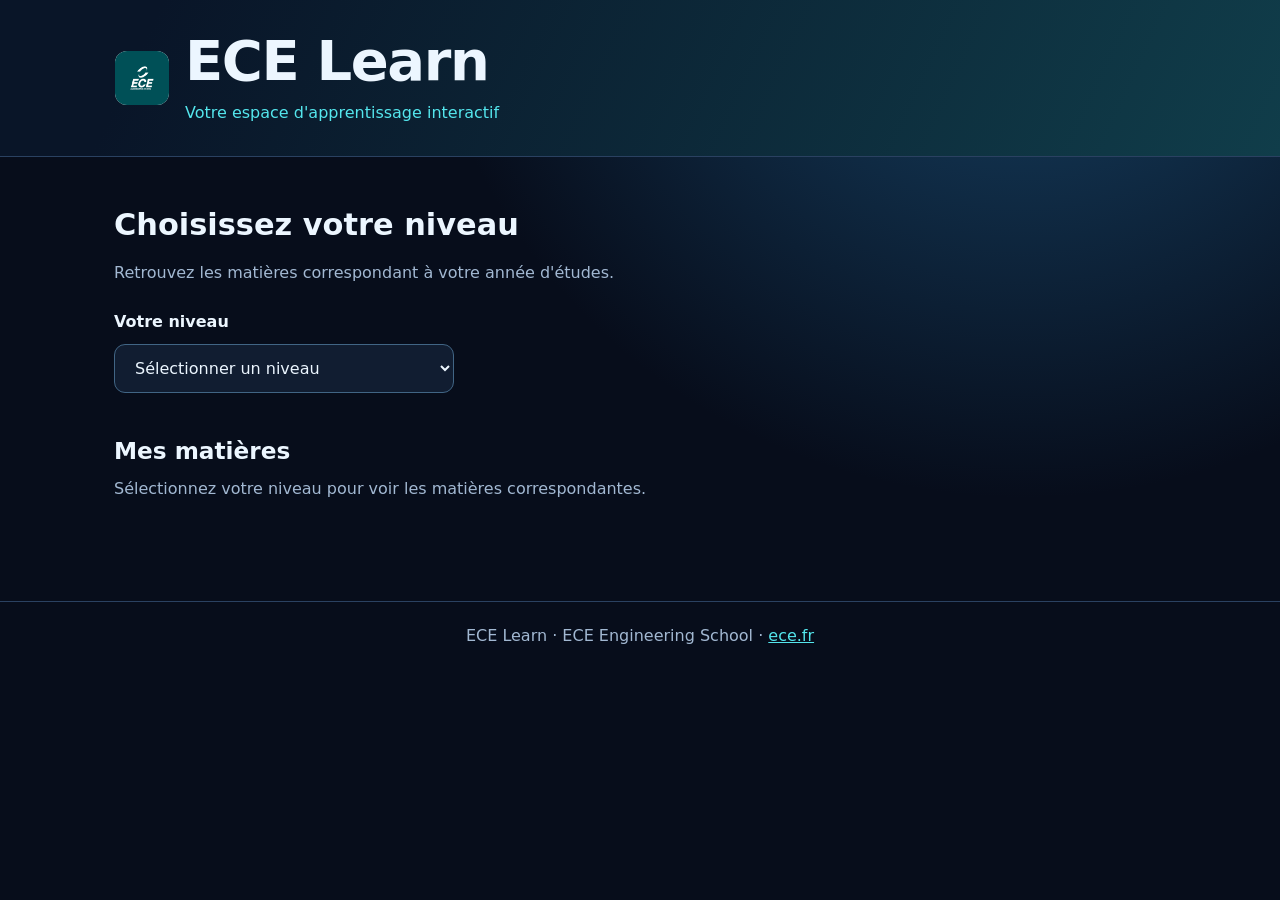
==== commit 2005f0f6: "style: harmoniser couleur navigateur du portail" ====
--- a/index.html
+++ b/index.html
@@ -3,6 +3,7 @@
 <head>
   <meta charset="utf-8">
   <meta name="viewport" content="width=device-width,initial-scale=1">
+  <meta name="theme-color" content="#091528">
   <title>ECE Learn · Votre espace d'apprentissage interactif</title>
   <meta name="description" content="ECE Learn : votre espace d'apprentissage interactif pour ING1, ING2 et ING3.">
   <link rel="icon" type="image/svg+xml" href="assets/favicon.svg">
--- a/css/portal.css
+++ b/css/portal.css
@@ -1 +1,71 @@
-:root{font-family:system-ui,-apple-system,"Segoe UI",sans-serif;color:#15373c;background:#f4f8f8}*{box-sizing:border-box}body{margin:0}header{background:#005057;color:white;padding:30px max(24px,calc((100vw - 1050px)/2))}header a{color:white}header .brand{display:flex;align-items:center;gap:16px}header img{width:54px;height:54px;object-fit:contain;border-radius:10px;background:white}h1{font-size:clamp(2rem,5vw,3.5rem);margin:0}header p{margin:8px 0 0;color:#d8eeee}main{max-width:1100px;margin:0 auto;padding:44px 24px 80px}.intro{max-width:740px;margin-bottom:32px}.intro h2{font-size:1.65rem}.intro p{line-height:1.65;color:#48666b}.courses{display:grid;grid-template-columns:repeat(auto-fit,minmax(230px,1fr));gap:20px}.course{background:white;border:1px solid #d7e4e5;border-radius:16px;padding:24px;display:flex;flex-direction:column;gap:12px;box-shadow:0 5px 20px #14383c0b}.course h3{margin:0;font-size:1.35rem}.course p{color:#50666b;line-height:1.55;margin:0;flex:1}.course a{display:inline-block;align-self:flex-start;border-radius:9px;background:#005057;color:white;padding:11px 16px;text-decoration:none;font-weight:650}.course a:focus-visible{outline:3px solid #16b8c5;outline-offset:3px}.soon{font-size:.88rem;font-weight:700;color:#536d71;background:#eef3f3;padding:9px 12px;border-radius:9px;align-self:flex-start}footer{border-top:1px solid #d7e4e5;padding:20px 24px;text-align:center;color:#52696c}@media(max-width:600px){header{padding:24px}main{padding:26px 18px 60px}}+/* Identité ECE Learn : palette alignée sur le cours Linux, sans modifier son CSS. */
+:root{
+  color-scheme:dark;
+  font-family:system-ui,-apple-system,"Segoe UI",sans-serif;
+  --bg:#070d1b;--panel:#111d31;--panel-raised:#172842;
+  --line:#2a4161;--fg:#ecf6ff;--muted:#a2b8d2;
+  --cyan:#54e6ed;--green:#75e7b6;
+  color:var(--fg);background:var(--bg)
+}
+*{box-sizing:border-box}
+body{
+  margin:0;min-height:100vh;
+  background:radial-gradient(ellipse at 80% -10%,#17466a,transparent 42%),var(--bg);
+  line-height:1.55
+}
+header{
+  background:linear-gradient(115deg,#091528 12%,#103d4a 100%);
+  border-bottom:1px solid var(--line);
+  padding:30px max(24px,calc((100vw - 1050px)/2))
+}
+header .brand{display:flex;align-items:center;gap:16px}
+header img{width:54px;height:54px;object-fit:contain;border-radius:12px;background:#fff}
+h1{font-size:clamp(2rem,5vw,3.5rem);line-height:1.12;margin:0;letter-spacing:-.025em}
+header p{margin:8px 0 0;color:var(--cyan)}
+main{max-width:1100px;margin:0 auto;padding:44px 24px 80px}
+.intro{max-width:740px;margin-bottom:40px}
+.intro h2{font-size:clamp(1.5rem,3vw,1.9rem);margin:0 0 12px}
+.intro p{line-height:1.65;color:var(--muted);margin:0}
+.intro label{display:block;font-weight:700;margin:24px 0 9px}
+.intro select{
+  display:block;width:min(100%,340px);padding:13px 16px;
+  border:1px solid #416585;border-radius:11px;
+  background:var(--panel);color:var(--fg);font:inherit;
+  cursor:pointer
+}
+.intro select:hover{border-color:var(--cyan)}
+.intro select:focus-visible,.course a:focus-visible,footer a:focus-visible{
+  outline:3px solid var(--cyan);outline-offset:3px
+}
+.courses-title{font-size:1.45rem;margin:0 0 8px}
+#course-message{color:var(--muted);line-height:1.5;margin:0 0 20px}
+.courses{display:grid;grid-template-columns:repeat(auto-fit,minmax(min(100%,230px),1fr));gap:20px}
+.course{
+  background:linear-gradient(145deg,var(--panel-raised),var(--panel));
+  border:1px solid var(--line);border-radius:16px;padding:24px;
+  display:flex;flex-direction:column;gap:12px;
+  box-shadow:0 12px 30px #00000024
+}
+.course h3{margin:0;font-size:1.35rem;color:var(--fg)}
+.course p{color:var(--muted);line-height:1.55;margin:0;flex:1}
+.course a{
+  display:inline-block;align-self:flex-start;border-radius:10px;
+  background:linear-gradient(135deg,#087d98,#1757a0);
+  border:1px solid #48bed5;color:#fff;padding:11px 16px;
+  text-decoration:none;font-weight:700
+}
+.course a:hover{background:linear-gradient(135deg,#0a92a9,#1c69b7)}
+.soon{
+  font-size:.88rem;font-weight:700;color:var(--muted);
+  background:var(--panel-raised);border:1px solid var(--line);
+  padding:9px 12px;border-radius:9px;align-self:flex-start
+}
+footer{border-top:1px solid var(--line);padding:22px 24px;text-align:center;color:var(--muted)}
+footer a{color:var(--cyan)}
+@media(max-width:600px){
+  header{padding:24px}main{padding:28px 18px 60px}
+  .intro{margin-bottom:32px}
+}
+@media(prefers-reduced-motion:no-preference){
+  .course a,.intro select{transition:background .15s,border-color .15s}
+}
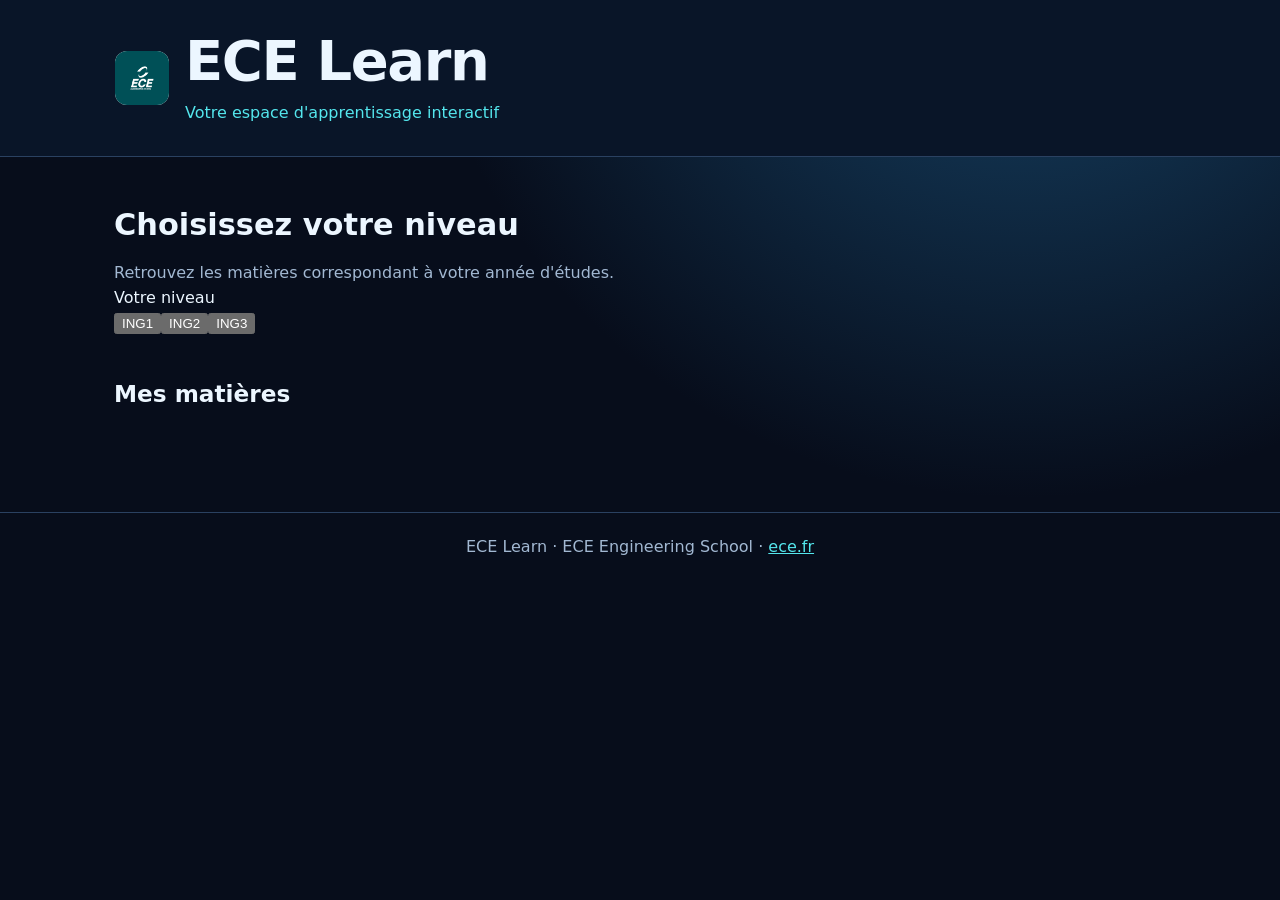
==== commit 208bfff7: "feat: proposer trois cartes de choix ING comme maquette validee" ====
--- a/index.html
+++ b/index.html
@@ -12,7 +12,7 @@
 <body>
   <header><div class="brand"><img src="assets/ece-logo.jpg" alt="Logo ECE" width="54" height="54"><div><h1>ECE Learn</h1><p>Votre espace d'apprentissage interactif</p></div></div></header>
   <main>
-    <section class="intro"><h2>Choisissez votre niveau</h2><p>Retrouvez les matières correspondant à votre année d'études.</p><label for="level">Votre niveau</label><select id="level"><option value="">Sélectionner un niveau</option><option value="ING1">ING1</option><option value="ING2">ING2</option><option value="ING3">ING3</option></select></section>
+    <section class="intro"><h2>Choisissez votre niveau</h2><p>Retrouvez les matières correspondant à votre année d'études.</p><div class="level-label" id="level-label">Votre niveau</div><div class="level-options" role="group" aria-labelledby="level-label"><button type="button" class="level-option" data-level="ING1" aria-pressed="false">ING1</button><button type="button" class="level-option" data-level="ING2" aria-pressed="false">ING2</button><button type="button" class="level-option" data-level="ING3" aria-pressed="false">ING3</button></div></section>
     <section aria-label="Matières correspondant au niveau"><h2 class="courses-title">Mes matières</h2><p id="course-message" role="status" aria-live="polite"></p><div class="courses" id="courses"></div></section>
   </main>
   <footer>ECE Learn · ECE Engineering School · <a href="https://www.ece.fr/" rel="noopener noreferrer" target="_blank">ece.fr</a></footer>
--- a/css/portal.css
+++ b/css/portal.css
@@ -14,7 +14,7 @@
   line-height:1.55
 }
 header{
-  background:linear-gradient(115deg,#091528 12%,#103d4a 100%);
+  background:#091528;
   border-bottom:1px solid var(--line);
   padding:30px max(24px,calc((100vw - 1050px)/2))
 }
@@ -29,8 +29,8 @@
 .intro label{display:block;font-weight:700;margin:24px 0 9px}
 .intro select{
   display:block;width:min(100%,340px);padding:13px 16px;
-  border:1px solid #416585;border-radius:11px;
-  background:var(--panel);color:var(--fg);font:inherit;
+  border:1px solid var(--line);border-radius:9px;
+  background:#091529;color:var(--fg);font:inherit;
   cursor:pointer
 }
 .intro select:hover{border-color:var(--cyan)}
@@ -41,7 +41,7 @@
 #course-message{color:var(--muted);line-height:1.5;margin:0 0 20px}
 .courses{display:grid;grid-template-columns:repeat(auto-fit,minmax(min(100%,230px),1fr));gap:20px}
 .course{
-  background:linear-gradient(145deg,var(--panel-raised),var(--panel));
+  background:linear-gradient(160deg,#14243a,#101b2d);
   border:1px solid var(--line);border-radius:16px;padding:24px;
   display:flex;flex-direction:column;gap:12px;
   box-shadow:0 12px 30px #00000024
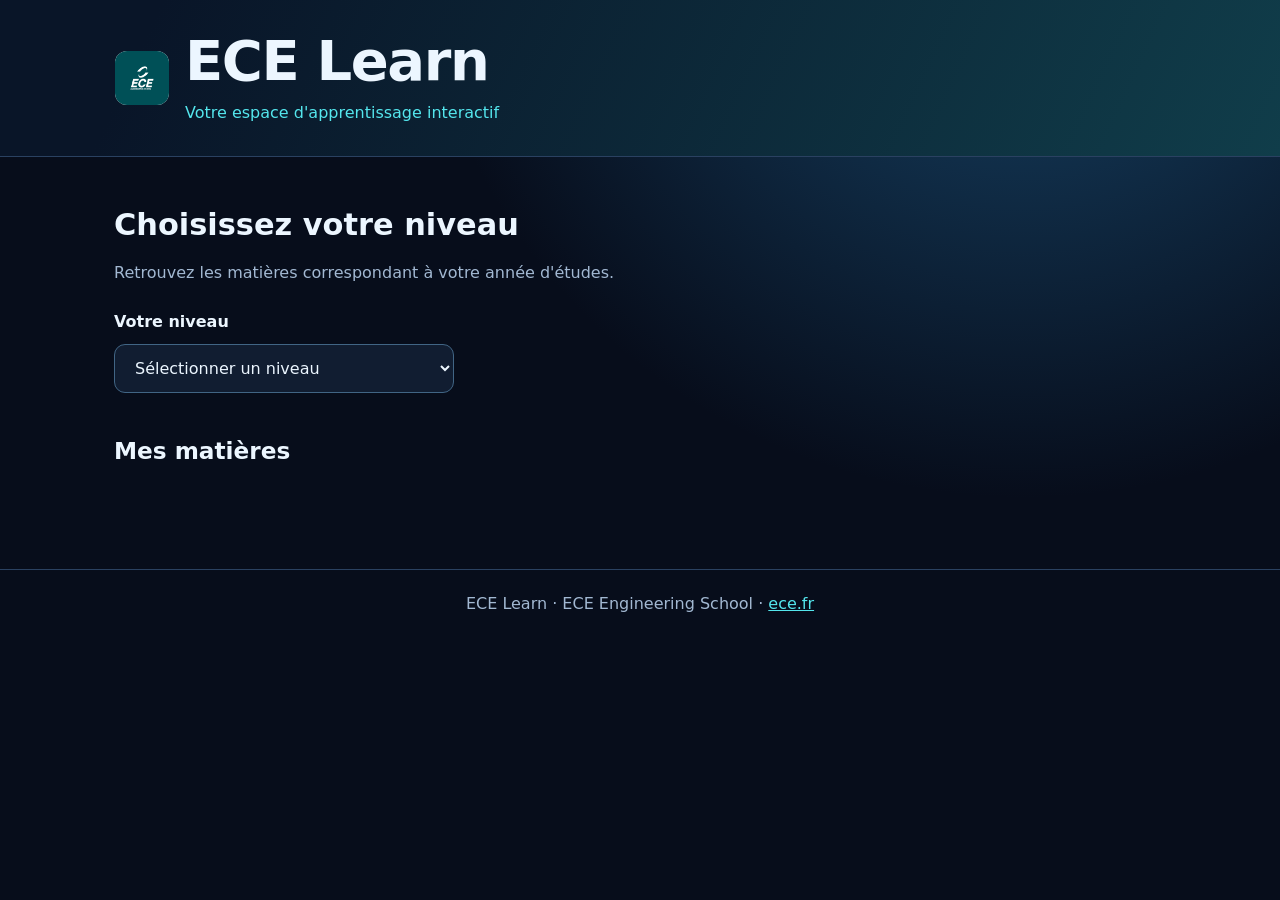
==== commit b01d97e2: "revert: restaurer index.html a l'etat 52354f55" ====
--- a/index.html
+++ b/index.html
@@ -12,7 +12,7 @@
 <body>
   <header><div class="brand"><img src="assets/ece-logo.jpg" alt="Logo ECE" width="54" height="54"><div><h1>ECE Learn</h1><p>Votre espace d'apprentissage interactif</p></div></div></header>
   <main>
-    <section class="intro"><h2>Choisissez votre niveau</h2><p>Retrouvez les matières correspondant à votre année d'études.</p><div class="level-label" id="level-label">Votre niveau</div><div class="level-options" role="group" aria-labelledby="level-label"><button type="button" class="level-option" data-level="ING1" aria-pressed="false">ING1</button><button type="button" class="level-option" data-level="ING2" aria-pressed="false">ING2</button><button type="button" class="level-option" data-level="ING3" aria-pressed="false">ING3</button></div></section>
+    <section class="intro"><h2>Choisissez votre niveau</h2><p>Retrouvez les matières correspondant à votre année d'études.</p><label for="level">Votre niveau</label><select id="level"><option value="">Sélectionner un niveau</option><option value="ING1">ING1</option><option value="ING2">ING2</option><option value="ING3">ING3</option></select></section>
     <section aria-label="Matières correspondant au niveau"><h2 class="courses-title">Mes matières</h2><p id="course-message" role="status" aria-live="polite"></p><div class="courses" id="courses"></div></section>
   </main>
   <footer>ECE Learn · ECE Engineering School · <a href="https://www.ece.fr/" rel="noopener noreferrer" target="_blank">ece.fr</a></footer>
--- a/css/portal.css
+++ b/css/portal.css
@@ -14,7 +14,7 @@
   line-height:1.55
 }
 header{
-  background:#091528;
+  background:linear-gradient(115deg,#091528 12%,#103d4a 100%);
   border-bottom:1px solid var(--line);
   padding:30px max(24px,calc((100vw - 1050px)/2))
 }
@@ -29,8 +29,8 @@
 .intro label{display:block;font-weight:700;margin:24px 0 9px}
 .intro select{
   display:block;width:min(100%,340px);padding:13px 16px;
-  border:1px solid var(--line);border-radius:9px;
-  background:#091529;color:var(--fg);font:inherit;
+  border:1px solid #416585;border-radius:11px;
+  background:var(--panel);color:var(--fg);font:inherit;
   cursor:pointer
 }
 .intro select:hover{border-color:var(--cyan)}
@@ -41,7 +41,7 @@
 #course-message{color:var(--muted);line-height:1.5;margin:0 0 20px}
 .courses{display:grid;grid-template-columns:repeat(auto-fit,minmax(min(100%,230px),1fr));gap:20px}
 .course{
-  background:linear-gradient(160deg,#14243a,#101b2d);
+  background:linear-gradient(145deg,var(--panel-raised),var(--panel));
   border:1px solid var(--line);border-radius:16px;padding:24px;
   display:flex;flex-direction:column;gap:12px;
   box-shadow:0 12px 30px #00000024
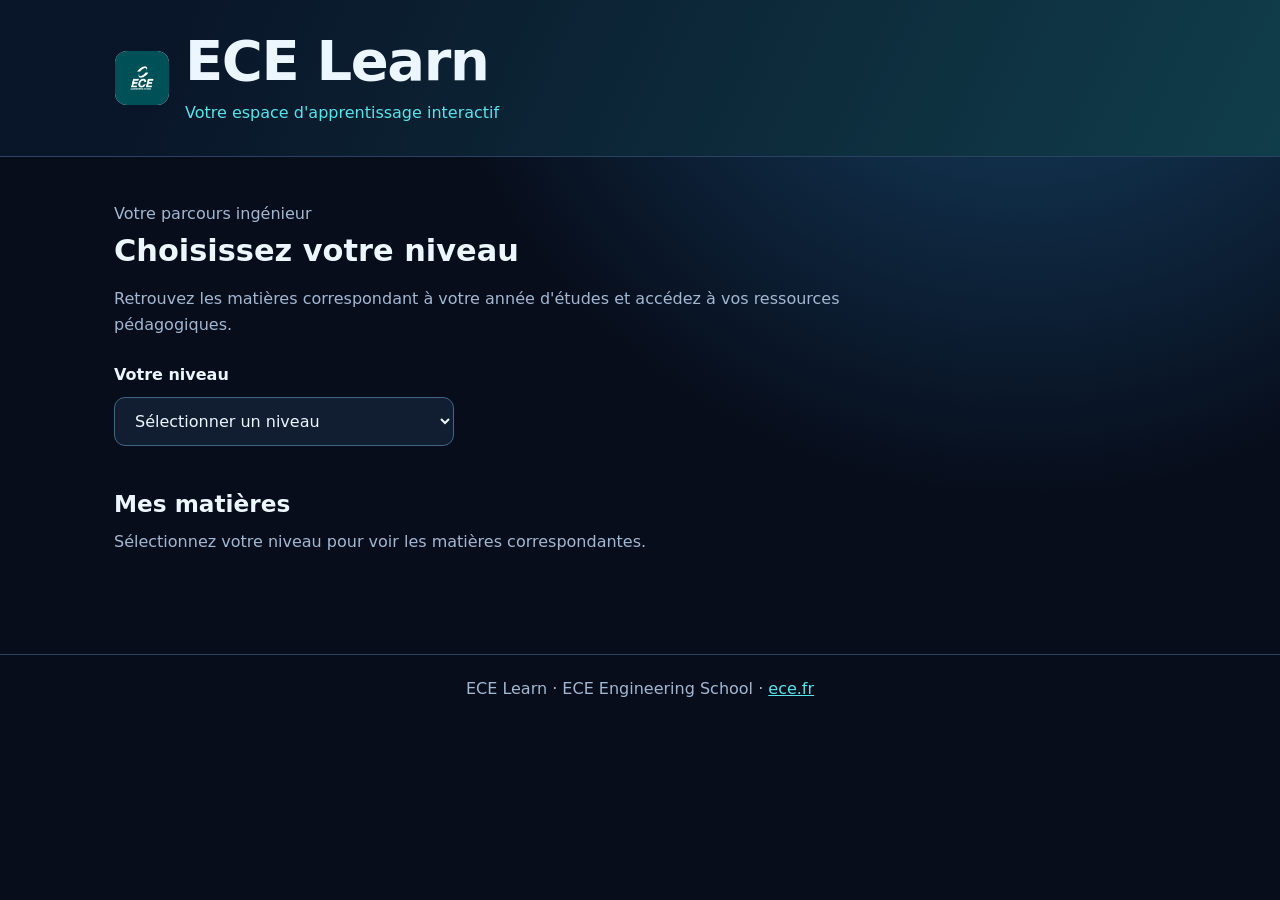
==== commit 4b34247f: "style: aligner le portail développement sur la charte ECE 2026 validable en Preview" ====
--- a/index.html
+++ b/index.html
@@ -3,17 +3,17 @@
 <head>
   <meta charset="utf-8">
   <meta name="viewport" content="width=device-width,initial-scale=1">
-  <meta name="theme-color" content="#091528">
+  <meta name="theme-color" content="#005157">
   <title>ECE Learn · Votre espace d'apprentissage interactif</title>
   <meta name="description" content="ECE Learn : votre espace d'apprentissage interactif pour ING1, ING2 et ING3.">
   <link rel="icon" type="image/svg+xml" href="assets/favicon.svg">
   <link rel="stylesheet" href="css/portal.css">
 </head>
 <body>
-  <header><div class="brand"><img src="assets/ece-logo.jpg" alt="Logo ECE" width="54" height="54"><div><h1>ECE Learn</h1><p>Votre espace d'apprentissage interactif</p></div></div></header>
+  <header><div class="header-inner"><div class="brand"><img src="assets/ece-logo.jpg" alt="Logo ECE" width="62" height="62"><div><h1>ECE Learn</h1><p>Votre espace d'apprentissage interactif</p></div></div></div></header>
   <main>
-    <section class="intro"><h2>Choisissez votre niveau</h2><p>Retrouvez les matières correspondant à votre année d'études.</p><label for="level">Votre niveau</label><select id="level"><option value="">Sélectionner un niveau</option><option value="ING1">ING1</option><option value="ING2">ING2</option><option value="ING3">ING3</option></select></section>
-    <section aria-label="Matières correspondant au niveau"><h2 class="courses-title">Mes matières</h2><p id="course-message" role="status" aria-live="polite"></p><div class="courses" id="courses"></div></section>
+    <section class="intro"><p class="eyebrow">Votre parcours ingénieur</p><h2>Choisissez votre niveau</h2><p>Retrouvez les matières correspondant à votre année d'études et accédez à vos ressources pédagogiques.</p><div class="level-field"><label for="level">Votre niveau</label><select id="level"><option value="">Sélectionner un niveau</option><option value="ING1">ING1</option><option value="ING2">ING2</option><option value="ING3">ING3</option></select></div></section>
+    <section aria-label="Matières correspondant au niveau"><div class="section-heading"><h2 class="courses-title">Mes matières</h2></div><p id="course-message" role="status" aria-live="polite"></p><div class="courses" id="courses"></div></section>
   </main>
   <footer>ECE Learn · ECE Engineering School · <a href="https://www.ece.fr/" rel="noopener noreferrer" target="_blank">ece.fr</a></footer>
   <script src="js/catalog.js"></script>
